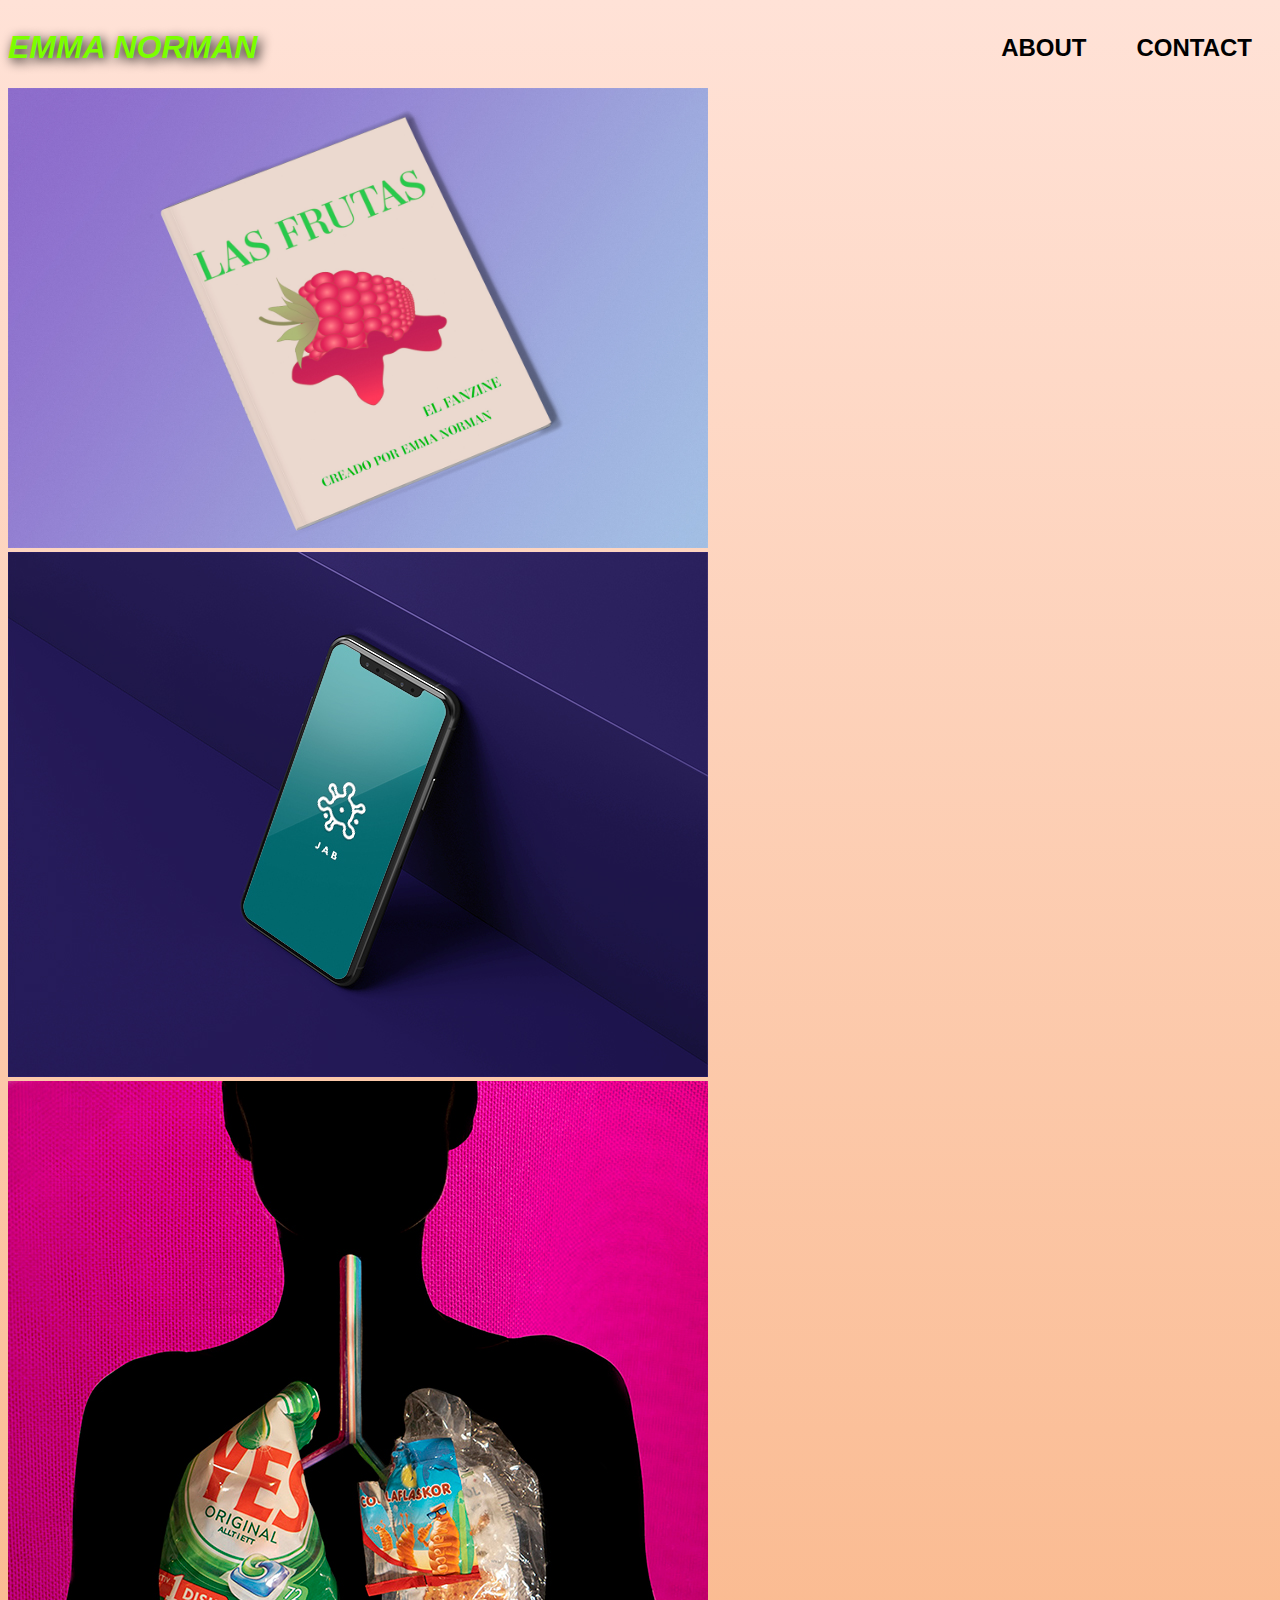
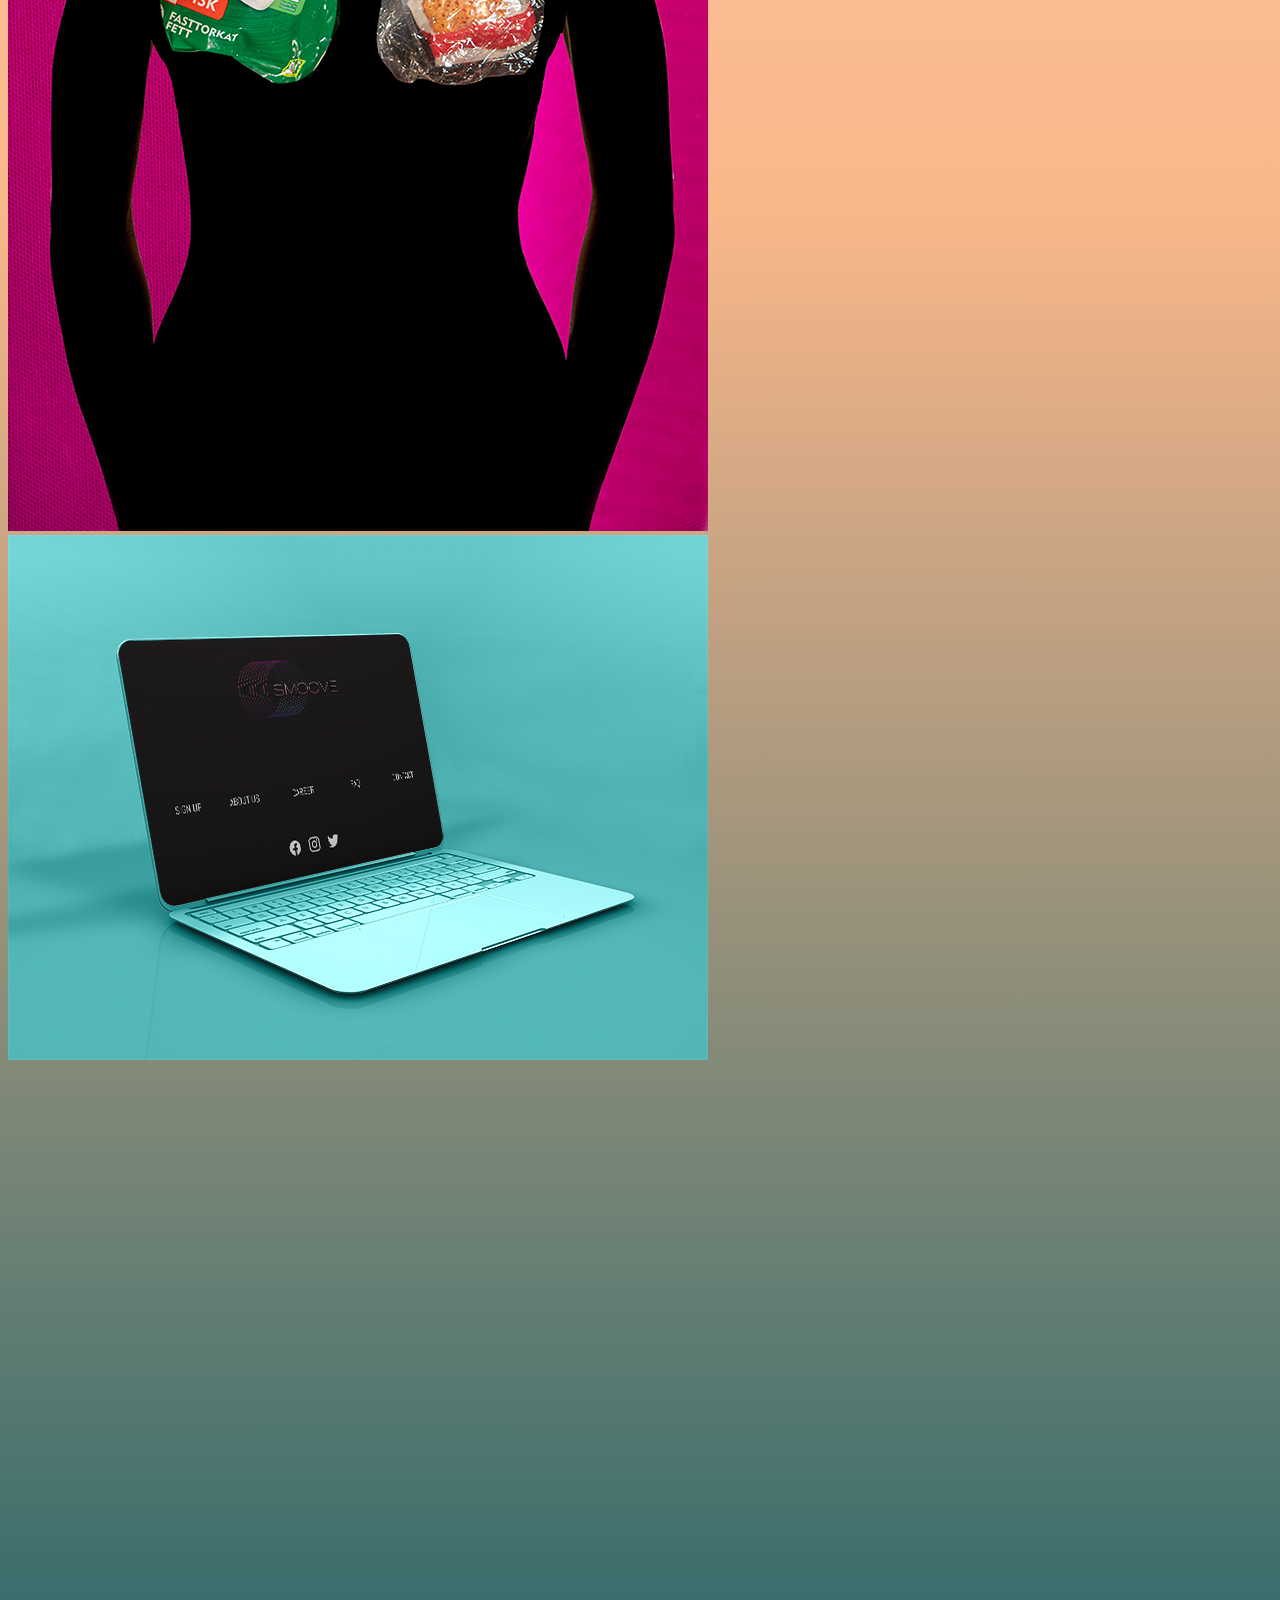
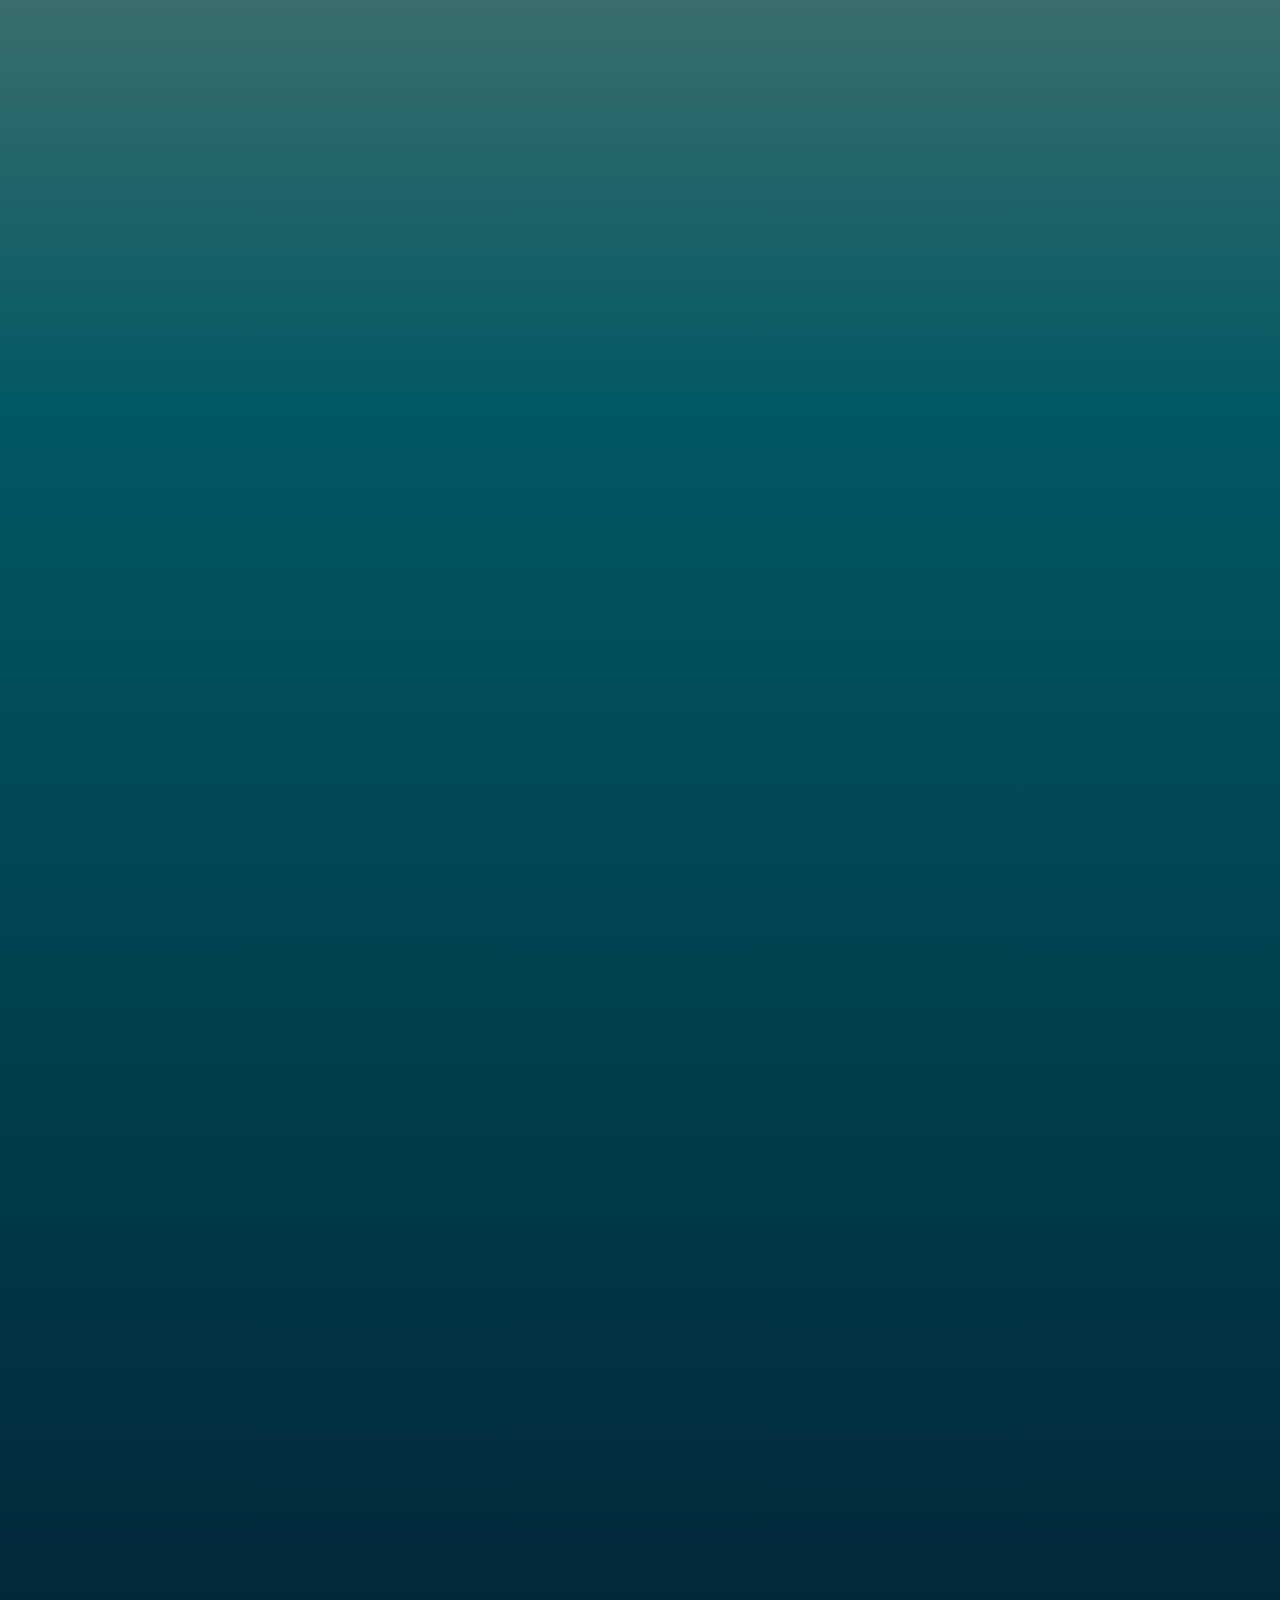
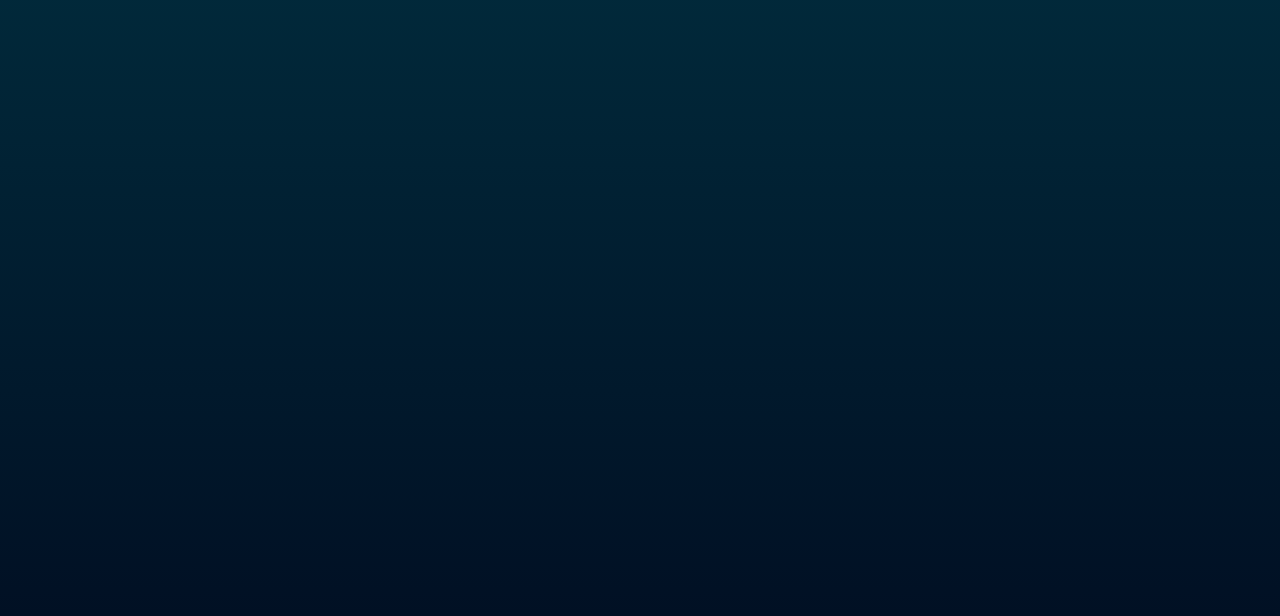
==== index.html @ 07d95222 "Add files via upload" ====
<!DOCTYPE html>
<html lang="en">
  <head>
    <meta charset="UTF-8" />
    <meta http-equiv="X-UA-Compatible" content="IE=edge" />
    <meta name="viewport" content="width=device-width, initial-scale=1.0" />
    <link rel="stylesheet" href="styles.css" />
    <link rel="font" href="https://use.typekit.net/cvf3rwu.css" />
    <link rel="portfolio.about" href="about.html" />
    <link rel="portfolio.contact" href="contact.html" />
    <title>portfolio</title>
  </head>
  <body>
    <header>
      <div class="flex">
        <h1 class="namn">EMMA NORMAN</h1>
        <nav>
          <ul class="headernav">
            <li><a href="contact.html">CONTACT</a></li>
            <li><a href="about.html">ABOUT</a></li>
          </ul>
        </nav>
      </div>
    </header>

    <main class="container-grid">
      <article class="article">
        <article class="fanzine">
          <a href="fanzine.html">
            <img class="F1" src="F1.jpg" alt="fanzine-framsida"
          /></a>
        </article>

        <article class="vaccinapp">
          <img src="Liten iphone.jpg" alt="bildnr2" />
        </article>

        <article class="Plastic-lungs">
          <img src="plasticorgans_lungor.jpg" alt="Gallery image 3" />
        </article>

        <article class="smoove-desk">
          <img src="smoove mockup.jpg" alt="smoove" />
        </article>
      </article>
    </main>
  </body>
</html>
---- styles.css ----
body {
  background-image: linear-gradient(
    rgb(255, 226, 215),
    rgb(250, 183, 138),
    rgb(1, 88, 100),
    rgb(1, 16, 36)
  );
  font-family: "neue-haas-grotesk-text", sans-serif;
  font-weight: 400;
  font-style: normal;
  height: 600vh;
}

/* original headern */
.flex {
  /*display: flex;
  position: fixed;
  justify-content: space-between;
  gap: 700px;*/
  display: flex;
  align-items: center;
  justify-content: space-between;
}

main {
  max-width: 1100px;
  min-width: 300px;
}

.space-between {
  display: flex;
  justify-content: space-between;
  align-items: center;
  gap: 20px;
}

ul {
  list-style-type: none;
  padding: 0;
  margin: 0;
}

.namn {
  color: #7bff00;
  text-shadow: 3px 3px 12px rgb(0, 0, 0);
  font-style: italic;
}

a {
  color: rgba(65, 0, 0, 0.233);
}

/* unvisited link */

a:link {
  color: black;
  text-decoration: none;
  font-weight: bold;
}

/* visited link */
a:visited {
  color: green;
  text-decoration: none;
}

/* mouse over link */
a:hover {
  color: rgb(41, 199, 10);
  text-decoration: none;
}

/* selected link */
a:active {
  color: blue;
  text-decoration: none;
}

.headernav {
  display: flex;
  list-style: none;
  padding: 0;
  font-size: 24px;
  gap: 50px;
  flex-direction: row-reverse;
  padding-right: 20px;
}

.container-grid {
  display: grid;
  max-width: 1280px;
  margin: auto;
  grid-template-columns: repeat(2, 1fr);
  grid-template-rows: repeat(60, 48px);
  grid-auto-rows: 48px;
  grid-auto-flow: dense;
  gap: 1.25rem;
}

.F1 {
  grid-column: 1;
  grid-row-start: 3;
  grid-row-end: 7;
  width: 100%;
}

.F1 img {
  width: 100%;
}

.vaccinapp {
  grid-column: 1;
  grid-row-start: 8;
  grid-row-end: 12;
  width: 100%;
}

.liten_iphone img {
  width: 100%;
}

.plastic-lungs {
  grid-column: 2;
  grid-row-start: 2;
  grid-row-end: 6;
}

.plasticorgans img {
  width: 100%;
}

.smoove-desk {
  grid-column: 2;
  grid-row-start: 10;
  grid-row-end: 14;
}
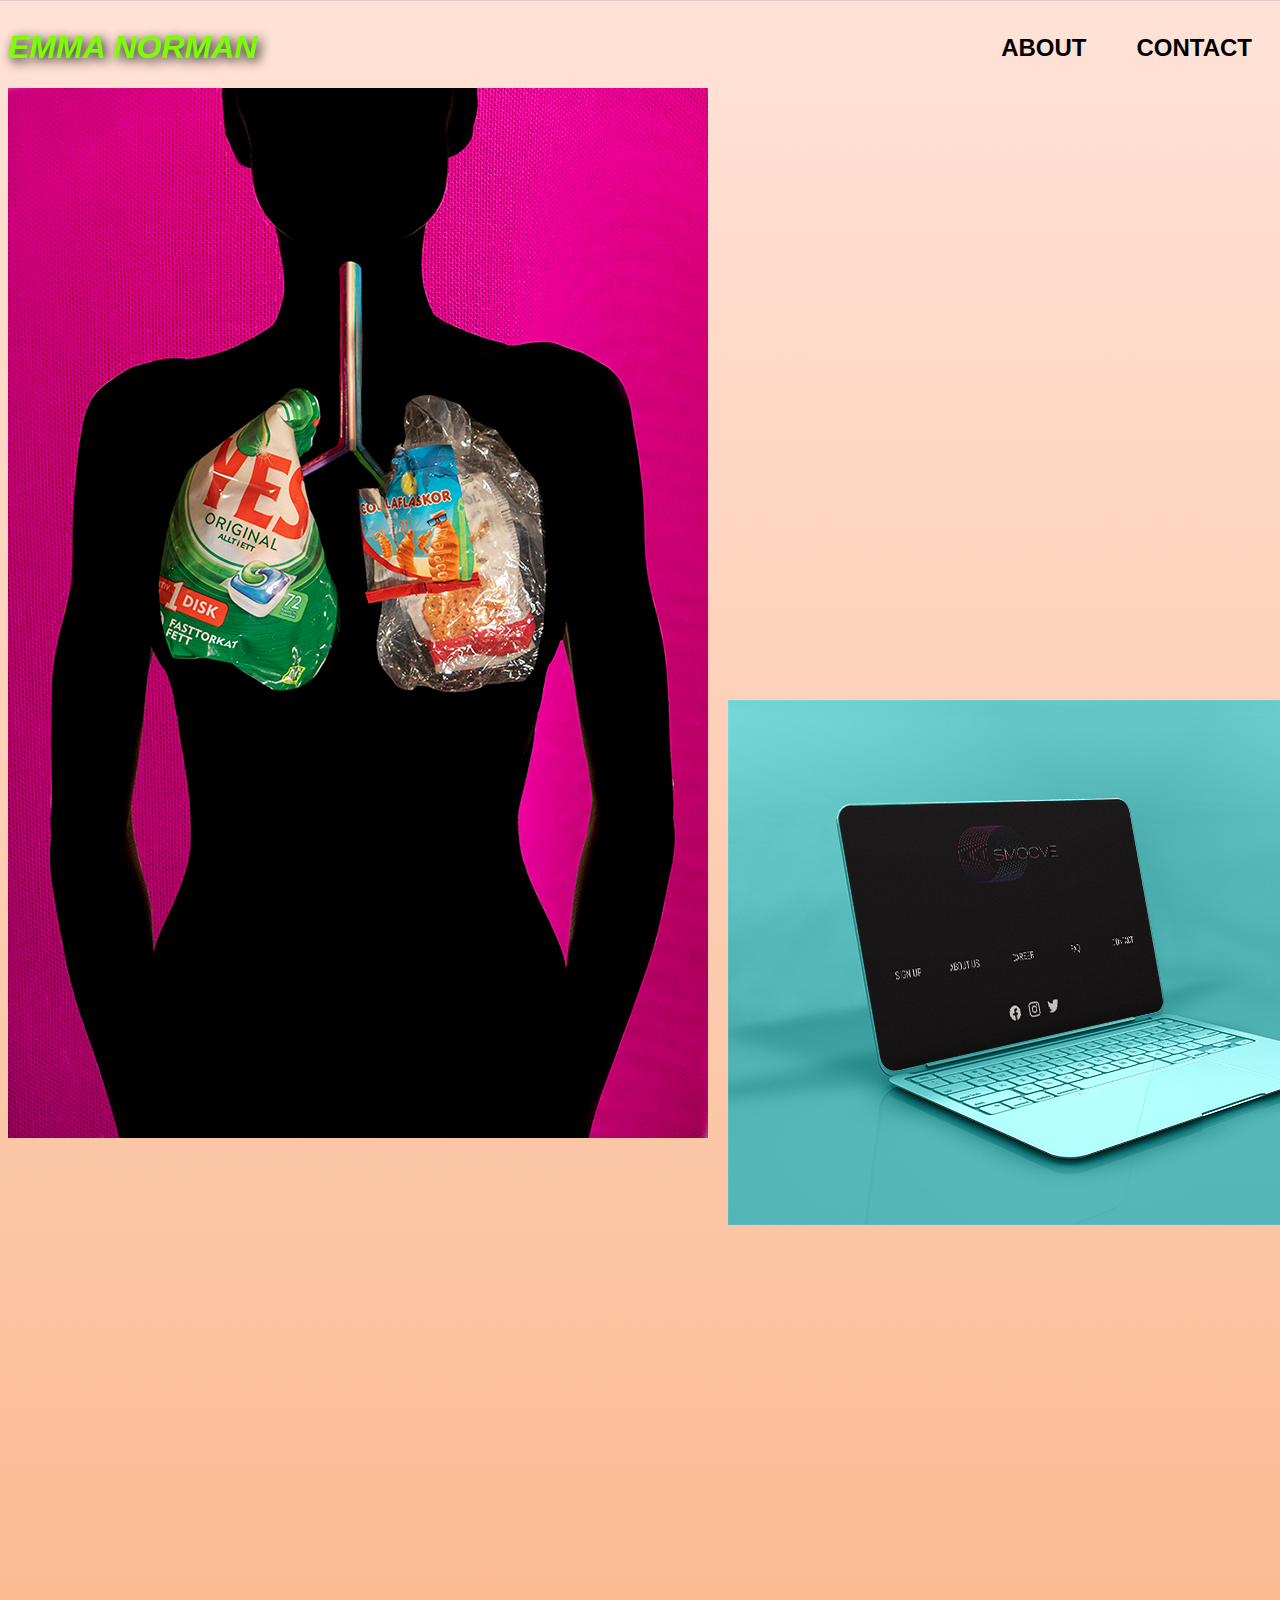
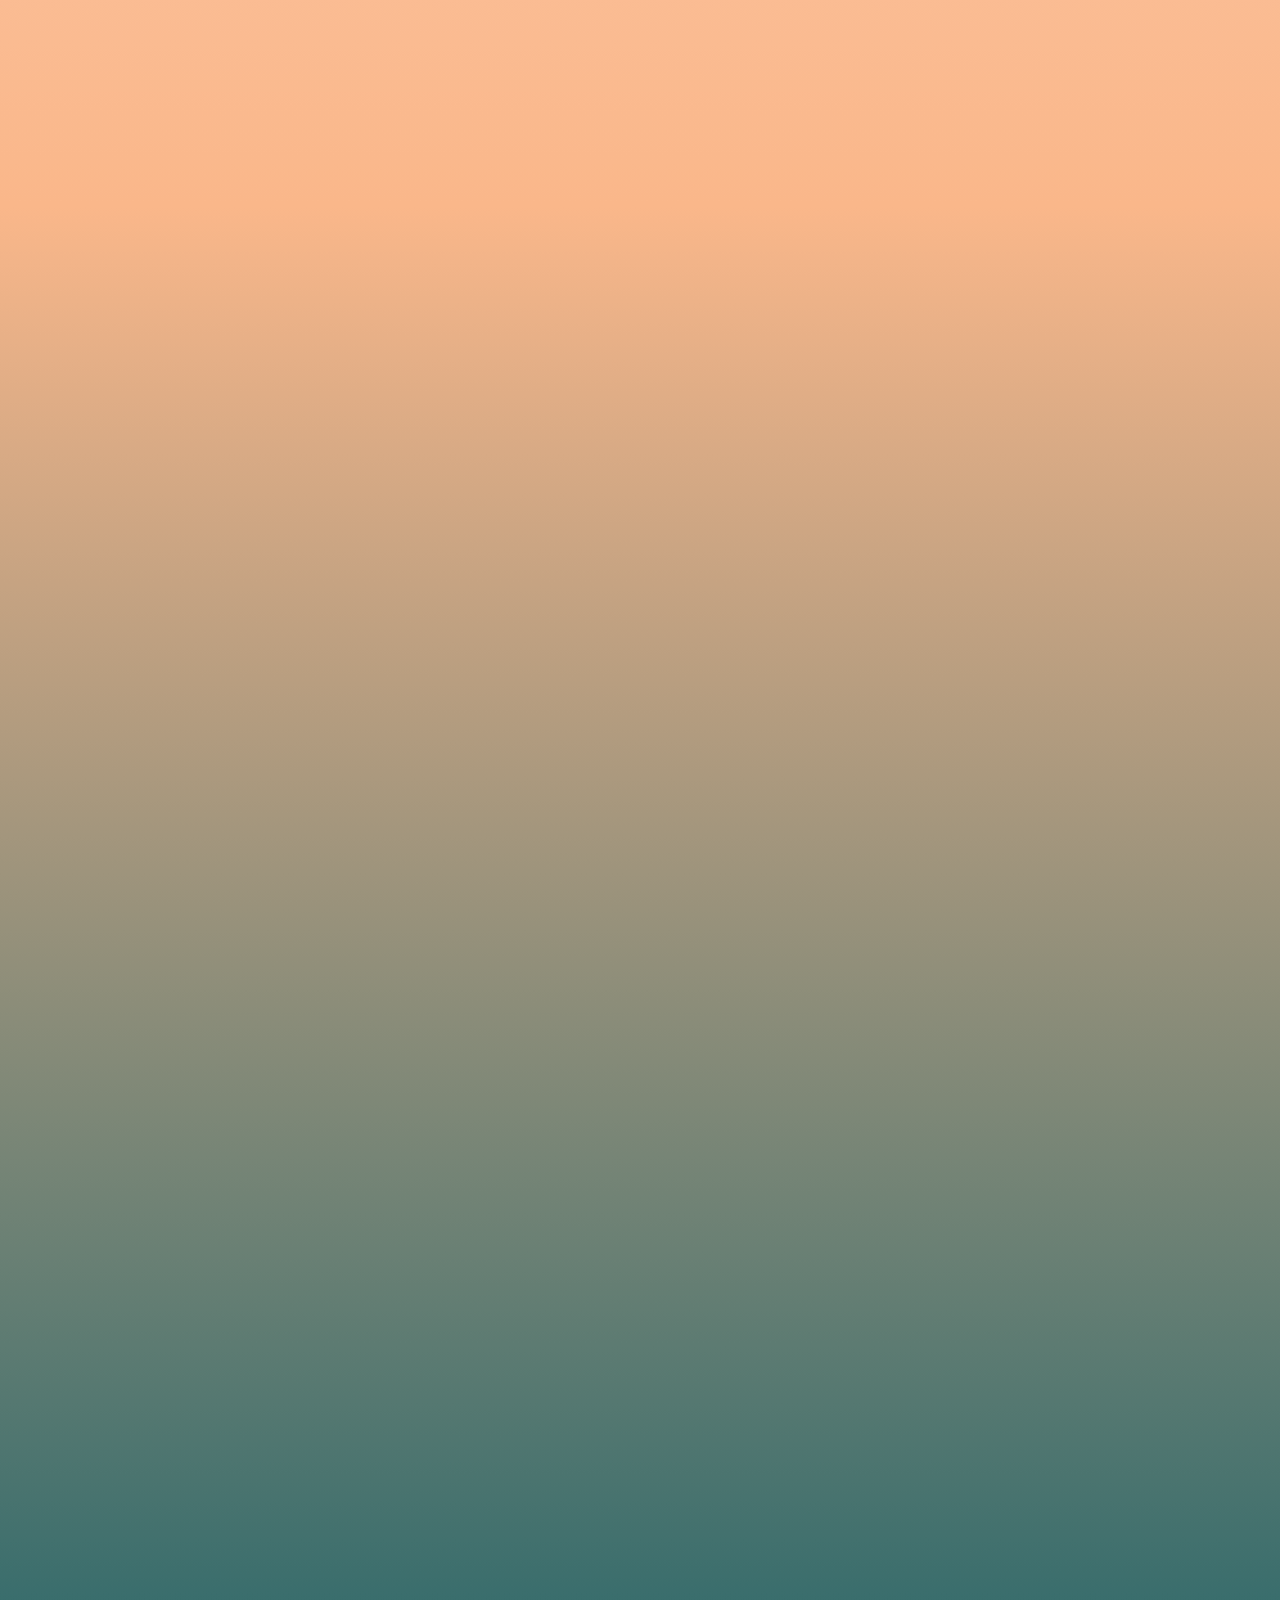
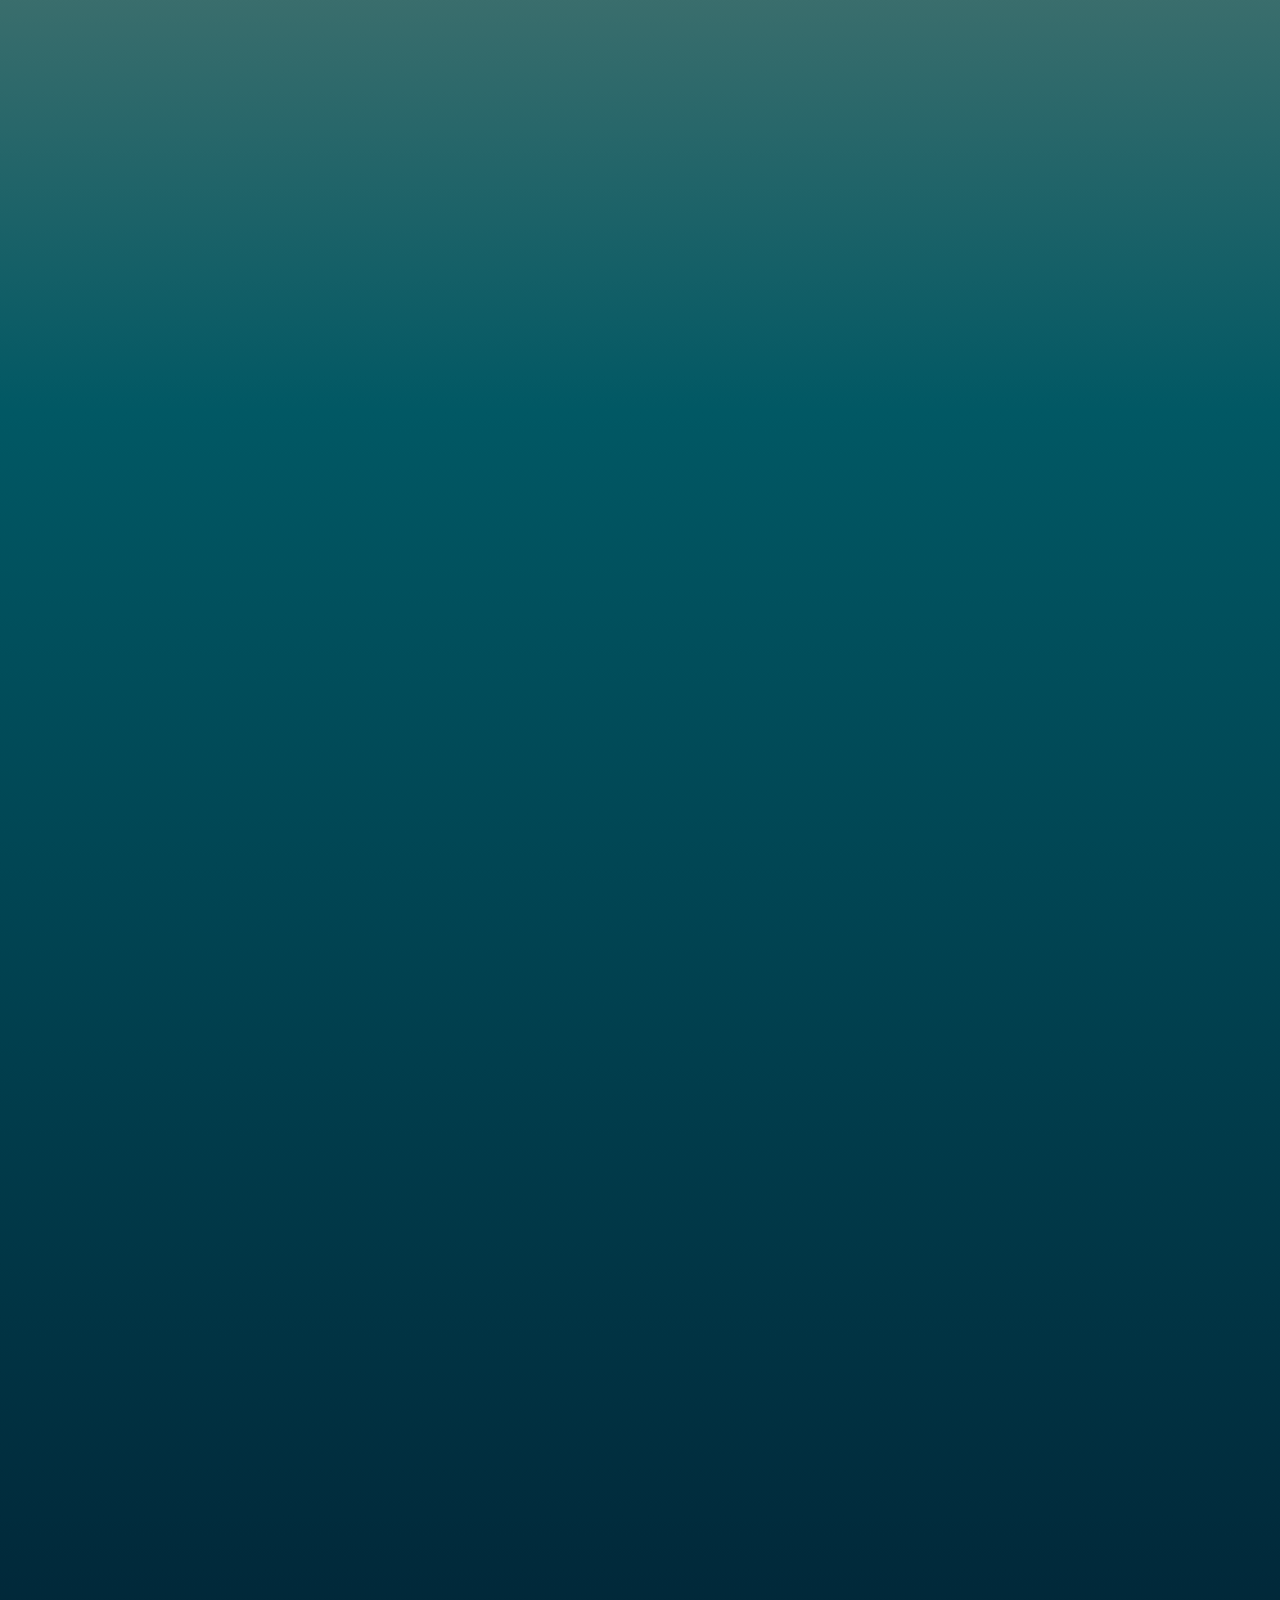
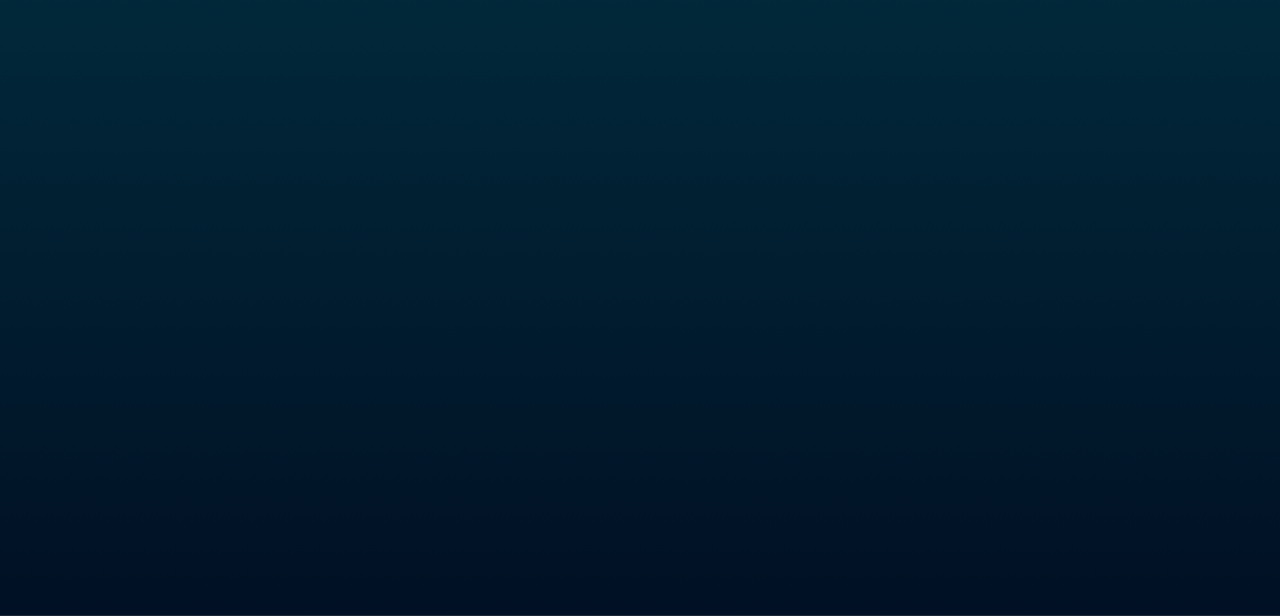
==== commit d665f5a1: "Add files via upload" ====
--- a/index.html
+++ b/index.html
@@ -24,24 +24,20 @@
     </header>
 
     <main class="container-grid">
-      <article class="article">
-        <article class="fanzine">
-          <a href="fanzine.html">
-            <img class="F1" src="F1.jpg" alt="fanzine-framsida"
-          /></a>
-        </article>
+      <article class="fanzine f1">
+        <a href="fanzine.html"> <img src="F1.jpg" alt="fanzine-framsida" /></a>
+      </article>
 
-        <article class="vaccinapp">
-          <img src="Liten iphone.jpg" alt="bildnr2" />
-        </article>
+      <article class="vaccinapp">
+        <img src="Liten iphone.jpg" alt="bildnr2" />
+      </article>
 
-        <article class="Plastic-lungs">
-          <img src="plasticorgans_lungor.jpg" alt="Gallery image 3" />
-        </article>
+      <article class="Plastic-lungs">
+        <img src="plasticorgans_lungor.jpg" alt="Gallery image 3" />
+      </article>
 
-        <article class="smoove-desk">
-          <img src="smoove mockup.jpg" alt="smoove" />
-        </article>
+      <article class="smoove-desk">
+        <img src="smoove mockup.jpg" alt="smoove" />
       </article>
     </main>
   </body>
--- a/styles.css
+++ b/styles.css
@@ -97,14 +97,14 @@
   gap: 1.25rem;
 }
 
-.F1 {
+.f1 {
   grid-column: 1;
   grid-row-start: 3;
   grid-row-end: 7;
   width: 100%;
 }
 
-.F1 img {
+.f1 img {
   width: 100%;
 }
 
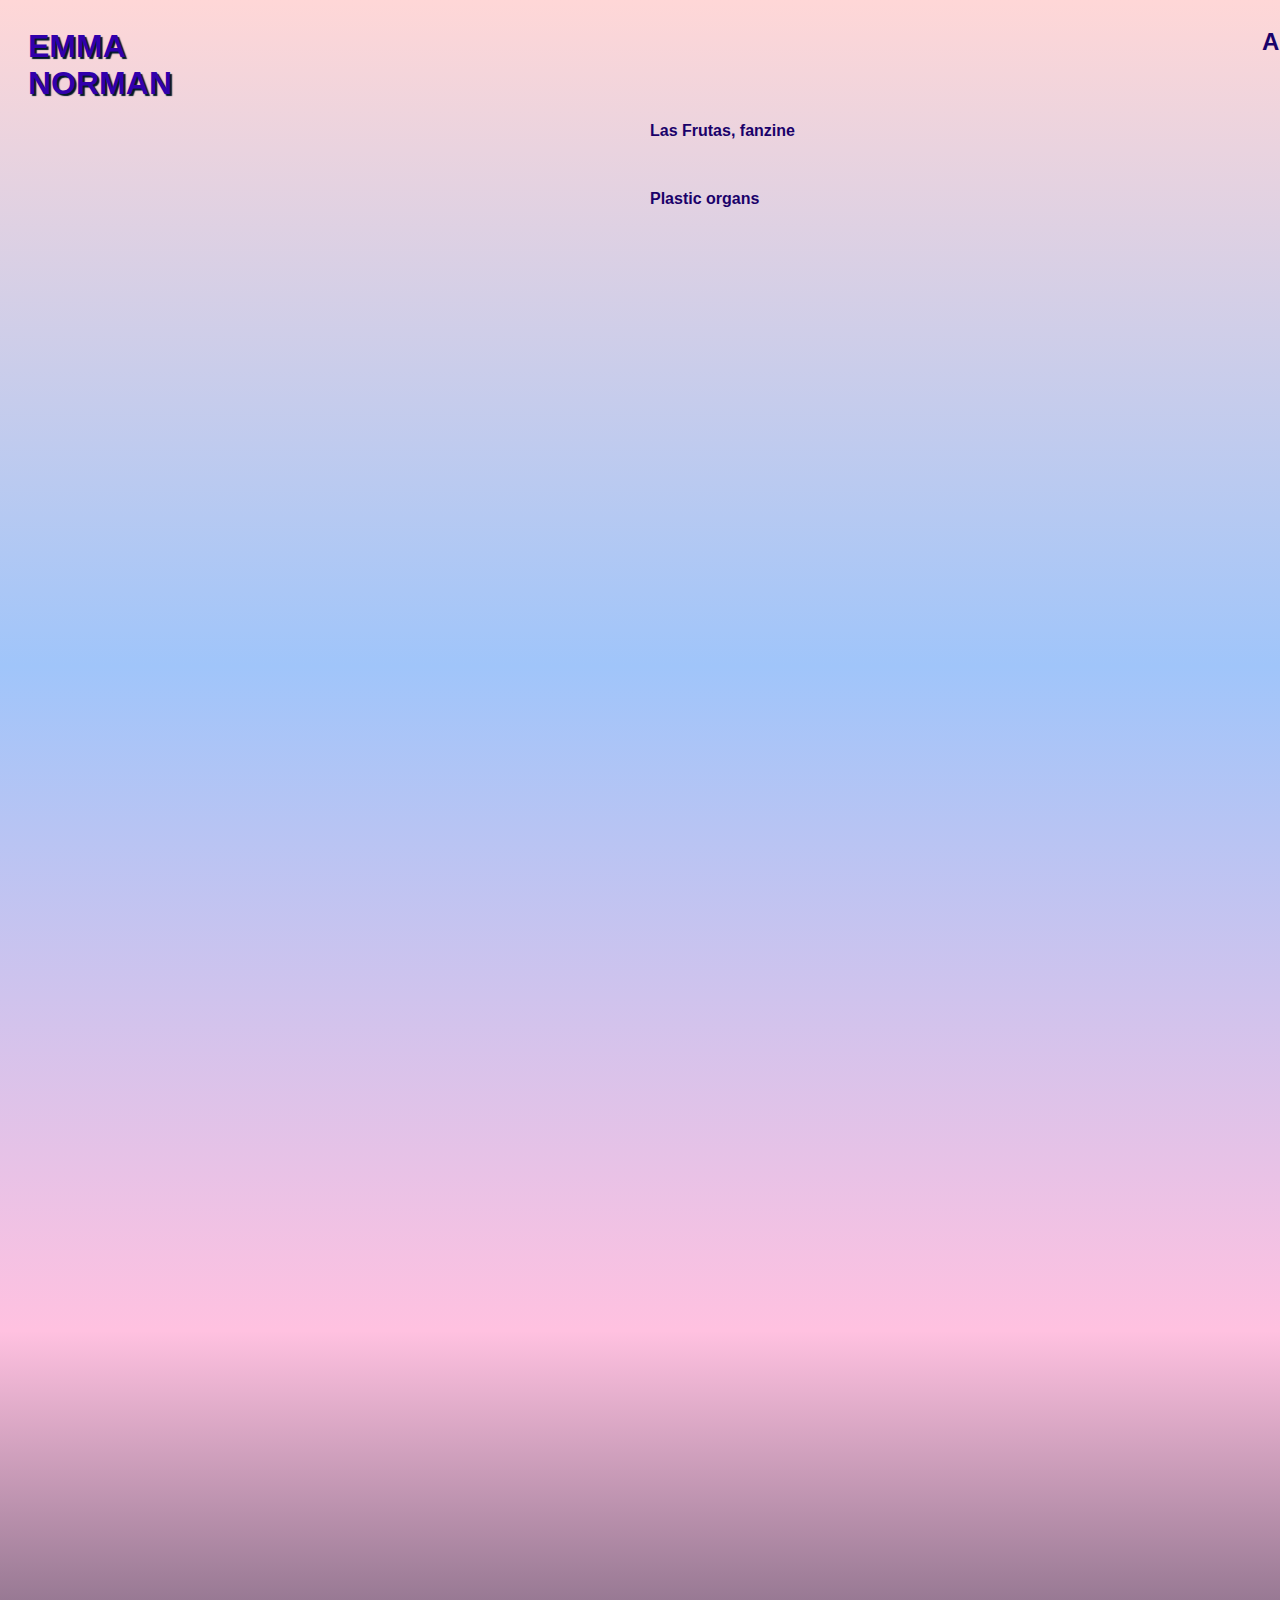
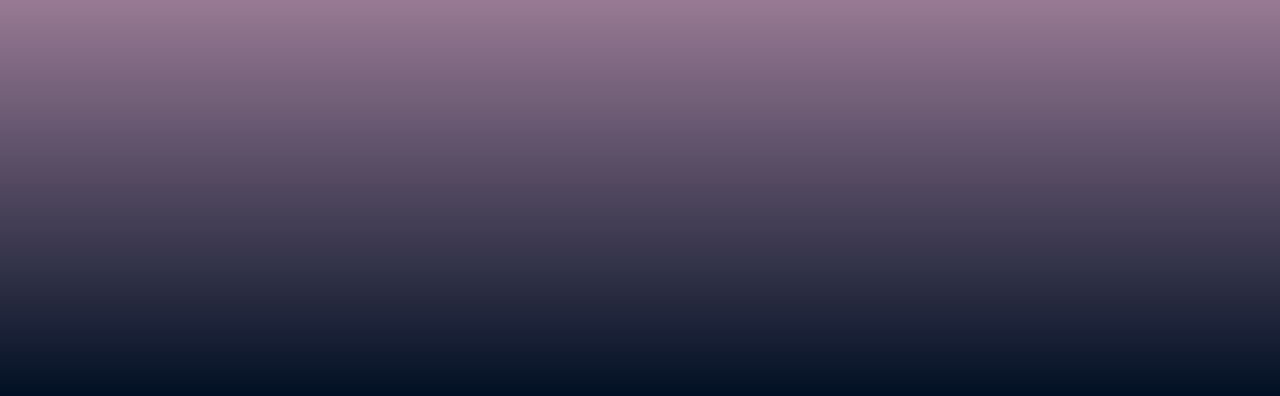
==== commit 63b97f1c: "Add files via upload" ====
--- a/index.html
+++ b/index.html
@@ -6,17 +6,24 @@
     <meta name="viewport" content="width=device-width, initial-scale=1.0" />
     <link rel="stylesheet" href="styles.css" />
     <link rel="font" href="https://use.typekit.net/cvf3rwu.css" />
+    <link rel="preconnect" href="https://fonts.googleapis.com" />
+    <link rel="preconnect" href="https://fonts.gstatic.com" crossorigin />
+    <link
+      href="https://fonts.googleapis.com/css2?family=Bebas+Neue&display=swap"
+      rel="stylesheet"
+    />
     <link rel="portfolio.about" href="about.html" />
-    <link rel="portfolio.contact" href="contact.html" />
+    <link rel="portfolio.case" href="fanzine.html" />
+    <link rel="portfolio.photo" href="plasticorgans.html" />
     <title>portfolio</title>
   </head>
   <body>
     <header>
       <div class="flex">
+        <a href="index.html"></a>
         <h1 class="namn">EMMA NORMAN</h1>
         <nav>
           <ul class="headernav">
-            <li><a href="contact.html">CONTACT</a></li>
             <li><a href="about.html">ABOUT</a></li>
           </ul>
         </nav>
@@ -24,21 +31,15 @@
     </header>
 
     <main class="container-grid">
-      <article class="fanzine f1">
-        <a href="fanzine.html"> <img src="F1.jpg" alt="fanzine-framsida" /></a>
-      </article>
+      <article class="mitt-magasin"></article>
+      <a class="lasfrutas" href="fanzine.html">Las Frutas, fanzine</a>
 
-      <article class="vaccinapp">
-        <img src="Liten iphone.jpg" alt="bildnr2" />
-      </article>
+      <article class="vaccinapp"></article>
+      <a class="plasticorgans" href="plasticorgans.html">Plastic organs</a>
 
-      <article class="Plastic-lungs">
-        <img src="plasticorgans_lungor.jpg" alt="Gallery image 3" />
-      </article>
+      <article class="plastic-lungs"></article>
 
-      <article class="smoove-desk">
-        <img src="smoove mockup.jpg" alt="smoove" />
-      </article>
+      <article class="smoove-desk"></article>
     </main>
   </body>
 </html>
--- a/styles.css
+++ b/styles.css
@@ -1,49 +1,41 @@
 body {
   background-image: linear-gradient(
-    rgb(255, 226, 215),
-    rgb(250, 183, 138),
-    rgb(1, 88, 100),
+    rgb(255, 215, 215),
+    rgb(160, 197, 250),
+    rgb(255, 193, 224),
     rgb(1, 16, 36)
   );
   font-family: "neue-haas-grotesk-text", sans-serif;
   font-weight: 400;
   font-style: normal;
-  height: 600vh;
-}
-
-/* original headern */
+  height: 220vh;
+}
+
 .flex {
-  /*display: flex;
-  position: fixed;
-  justify-content: space-between;
-  gap: 700px;*/
+  display: flex;
+}
+
+.space-between {
   display: flex;
   align-items: center;
-  justify-content: space-between;
-}
-
-main {
-  max-width: 1100px;
-  min-width: 300px;
-}
-
-.space-between {
-  display: flex;
-  justify-content: space-between;
-  align-items: center;
-  gap: 20px;
+}
+
+nav {
+  display: flex;
+  margin-left: 1050px;
 }
 
 ul {
   list-style-type: none;
   padding: 0;
-  margin: 0;
+  margin: 20px;
 }
 
 .namn {
-  color: #7bff00;
-  text-shadow: 3px 3px 12px rgb(0, 0, 0);
-  font-style: italic;
+  color: #3100ac;
+  text-shadow: 2px 2px 1px rgb(1, 24, 39);
+  font-style: normal;
+  margin: 20px;
 }
 
 a {
@@ -53,14 +45,14 @@
 /* unvisited link */
 
 a:link {
-  color: black;
+  color: rgb(26, 1, 106);
   text-decoration: none;
   font-weight: bold;
 }
 
 /* visited link */
 a:visited {
-  color: green;
+  color: rgb(0, 0, 0);
   text-decoration: none;
 }
 
@@ -72,35 +64,116 @@
 
 /* selected link */
 a:active {
-  color: blue;
+  color: rgb(88, 88, 213);
   text-decoration: none;
 }
 
 .headernav {
   display: flex;
   list-style: none;
-  padding: 0;
   font-size: 24px;
-  gap: 50px;
-  flex-direction: row-reverse;
   padding-right: 20px;
+  justify-content: space-between;
 }
 
 .container-grid {
   display: grid;
-  max-width: 1280px;
-  margin: auto;
+  max-width: 100%;
   grid-template-columns: repeat(2, 1fr);
-  grid-template-rows: repeat(60, 48px);
+  grid-template-rows: repeat(20, 48px);
   grid-auto-rows: 48px;
   grid-auto-flow: dense;
   gap: 1.25rem;
 }
 
-.f1 {
+@media (max-width: 550px)
+ {
+  .container-grid {
+    grid-columns: 1;
+  }
+}
+
+@media (max-width: 420px) {
+
+  .card {
+      display: none;
+  }
+
+  .osynlig {
+      display: block;
+  }
+
+.mitt-magasin {
+  background-image: url(bilder/F1.jpg);
+  background-position: center;
+  background-size: cover;
+  margin: 10px;
   grid-column: 1;
   grid-row-start: 3;
-  grid-row-end: 7;
+  grid-row-end: 10;
+}
+
+.lasfrutas {
+  font-family: "Bebas Neue", cursive;
+  font-size: 26px;
+  margin: 37px;
+  grid-column: 1;
+  grid-row-start: 8;
+  grid-row-end: 8;
+}
+
+.vaccinapp {
+  background-image: url(Liten\ iphone.jpg);
+  background-position: center;
+  background-size: cover;
+  padding: 1.25rem;
+  grid-column: 1;
+  grid-row-start: 12;
+  grid-row-end: 19;
+}
+
+.plastic-lungs {
+  background-image: url(plasticorgans_lungor.jpg);
+  background-position: center;
+  background-size: cover;
+  margin: 10px;
+  grid-column: 2;
+  grid-row-start: 2;
+  grid-row-end: 12;
+}
+
+.plasticorgans {
+  font-family: "Bebas Neue", cursive;
+  font-size: 26px;
+  margin: 37px;
+  grid-column: 2;
+  grid-row-start: 10;
+  grid-row-end: 10;
+}
+
+.smoove-desk {
+  background-image: url(smoove\ mockup.jpg);
+  background-position: center;
+  background-size: cover;
+  padding: 1.25rem;
+  grid-column: 2;
+  grid-row-start: 14;
+  grid-row-end: 20;
+}
+
+.abouttext {
+  font-size: 24px;
+  margin-left: 200px;
+  margin: 80px;
+  background-color: rgba(156, 115, 228, 0.292);
+  width: 400px;
+  height: 400px;
+}
+
+/*.f1 {
+  grid-column: 1;
+  grid-row-start: 3;
+  grid-row-end: 9;
   width: 100%;
 }
 
@@ -110,22 +183,19 @@
 
 .vaccinapp {
   grid-column: 1;
-  grid-row-start: 8;
+  grid-row-start: 12;
+  grid-row-end: 18;
+  width: 100%;
+}
+
+.liten_iphone img {
+  width: 100%;
+}
+
+.plastic-lungs {
+  grid-column: 2;
+  grid-row-start: 2;
   grid-row-end: 12;
-  width: 100%;
-}
-
-.liten_iphone img {
-  width: 100%;
-}
-
-.plastic-lungs {
-  grid-column: 2;
-  grid-row-start: 2;
-  grid-row-end: 6;
-}
-
-.plasticorgans img {
   width: 100%;
 }
 
@@ -133,4 +203,27 @@
   grid-column: 2;
   grid-row-start: 10;
   grid-row-end: 14;
-}
+}*/
+
+.sexy img {
+  display: flex;
+  width: 60%;
+  height: 40%;
+}
+
+.sexy {
+  display: flex;
+  margin-top: 80px;
+}
+
+.mums img {
+  display: flex;
+  width: 35%;
+  height: 15%;
+  margin: 2px;
+}
+
+.mums {
+  display: flex;
+  margin-top: 80px;
+}
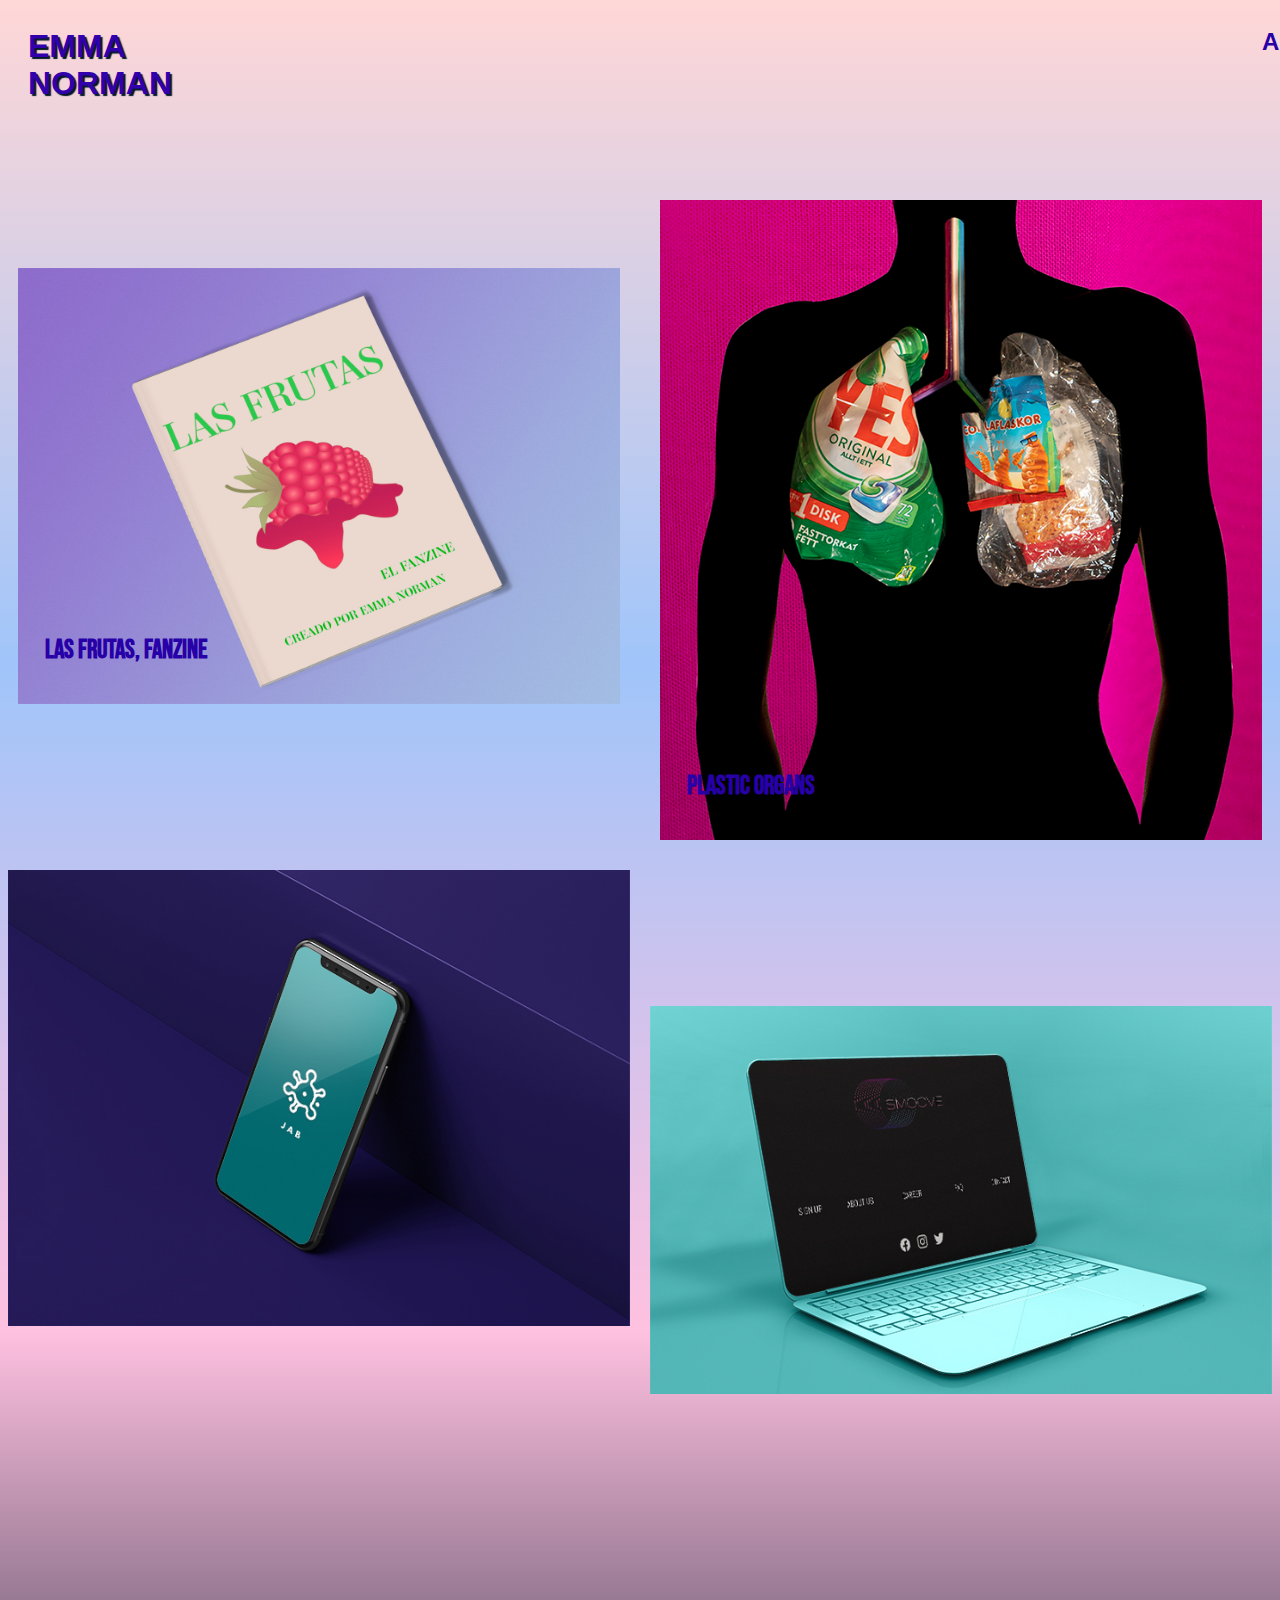
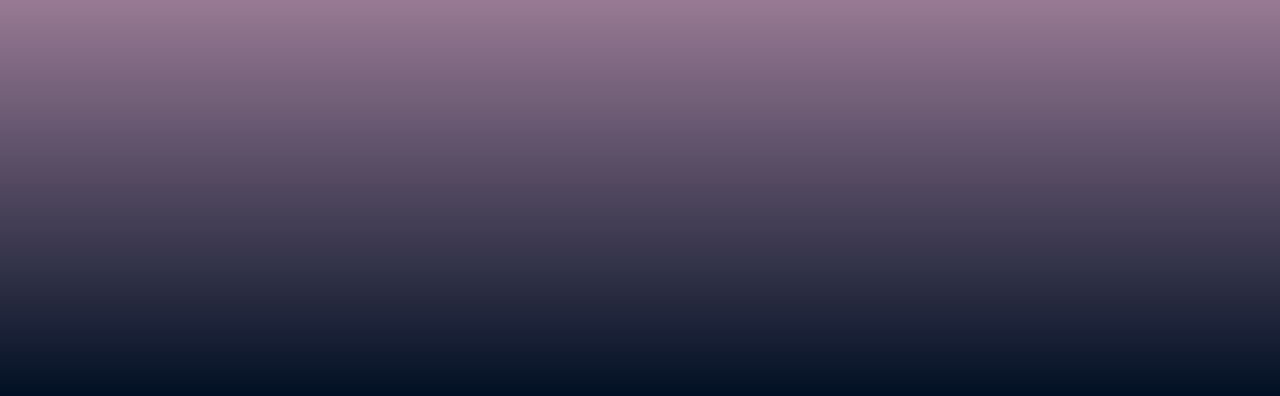
==== commit 387c021b: "Add files via upload" ====
--- a/index.html
+++ b/index.html
@@ -35,9 +35,9 @@
       <a class="lasfrutas" href="fanzine.html">Las Frutas, fanzine</a>
 
       <article class="vaccinapp"></article>
-      <a class="plasticorgans" href="plasticorgans.html">Plastic organs</a>
 
       <article class="plastic-lungs"></article>
+      <a class="plasticorgans" href="plasticorgans.html">Plastic organs</a>
 
       <article class="smoove-desk"></article>
     </main>
--- a/styles.css
+++ b/styles.css
@@ -45,14 +45,14 @@
 /* unvisited link */
 
 a:link {
-  color: rgb(26, 1, 106);
+  color: rgb(39, 0, 167);
   text-decoration: none;
   font-weight: bold;
 }
 
 /* visited link */
 a:visited {
-  color: rgb(0, 0, 0);
+  color: rgb(39, 0, 167);
   text-decoration: none;
 }
 
@@ -86,22 +86,11 @@
   gap: 1.25rem;
 }
 
-@media (max-width: 550px)
- {
+@media (max-width: 550px) {
   .container-grid {
     grid-columns: 1;
   }
 }
-
-@media (max-width: 420px) {
-
-  .card {
-      display: none;
-  }
-
-  .osynlig {
-      display: block;
-  }
 
 .mitt-magasin {
   background-image: url(bilder/F1.jpg);
@@ -129,18 +118,10 @@
   padding: 1.25rem;
   grid-column: 1;
   grid-row-start: 12;
-  grid-row-end: 19;
-}
-
-.plastic-lungs {
-  background-image: url(plasticorgans_lungor.jpg);
-  background-position: center;
-  background-size: cover;
-  margin: 10px;
-  grid-column: 2;
-  grid-row-start: 2;
-  grid-row-end: 12;
-}
+  grid-row-end: 19;¨
+
+}
+
 
 .plasticorgans {
   font-family: "Bebas Neue", cursive;
@@ -150,6 +131,19 @@
   grid-row-start: 10;
   grid-row-end: 10;
 }
+
+
+.plastic-lungs {
+  background-image: url(plasticorgans_lungor.jpg);
+  background-position: center;
+  background-size: cover;
+  margin: 10px;
+  grid-column: 2;
+  grid-row-start: 2;
+  grid-row-end: 12;
+}
+
+
 
 .smoove-desk {
   background-image: url(smoove\ mockup.jpg);
